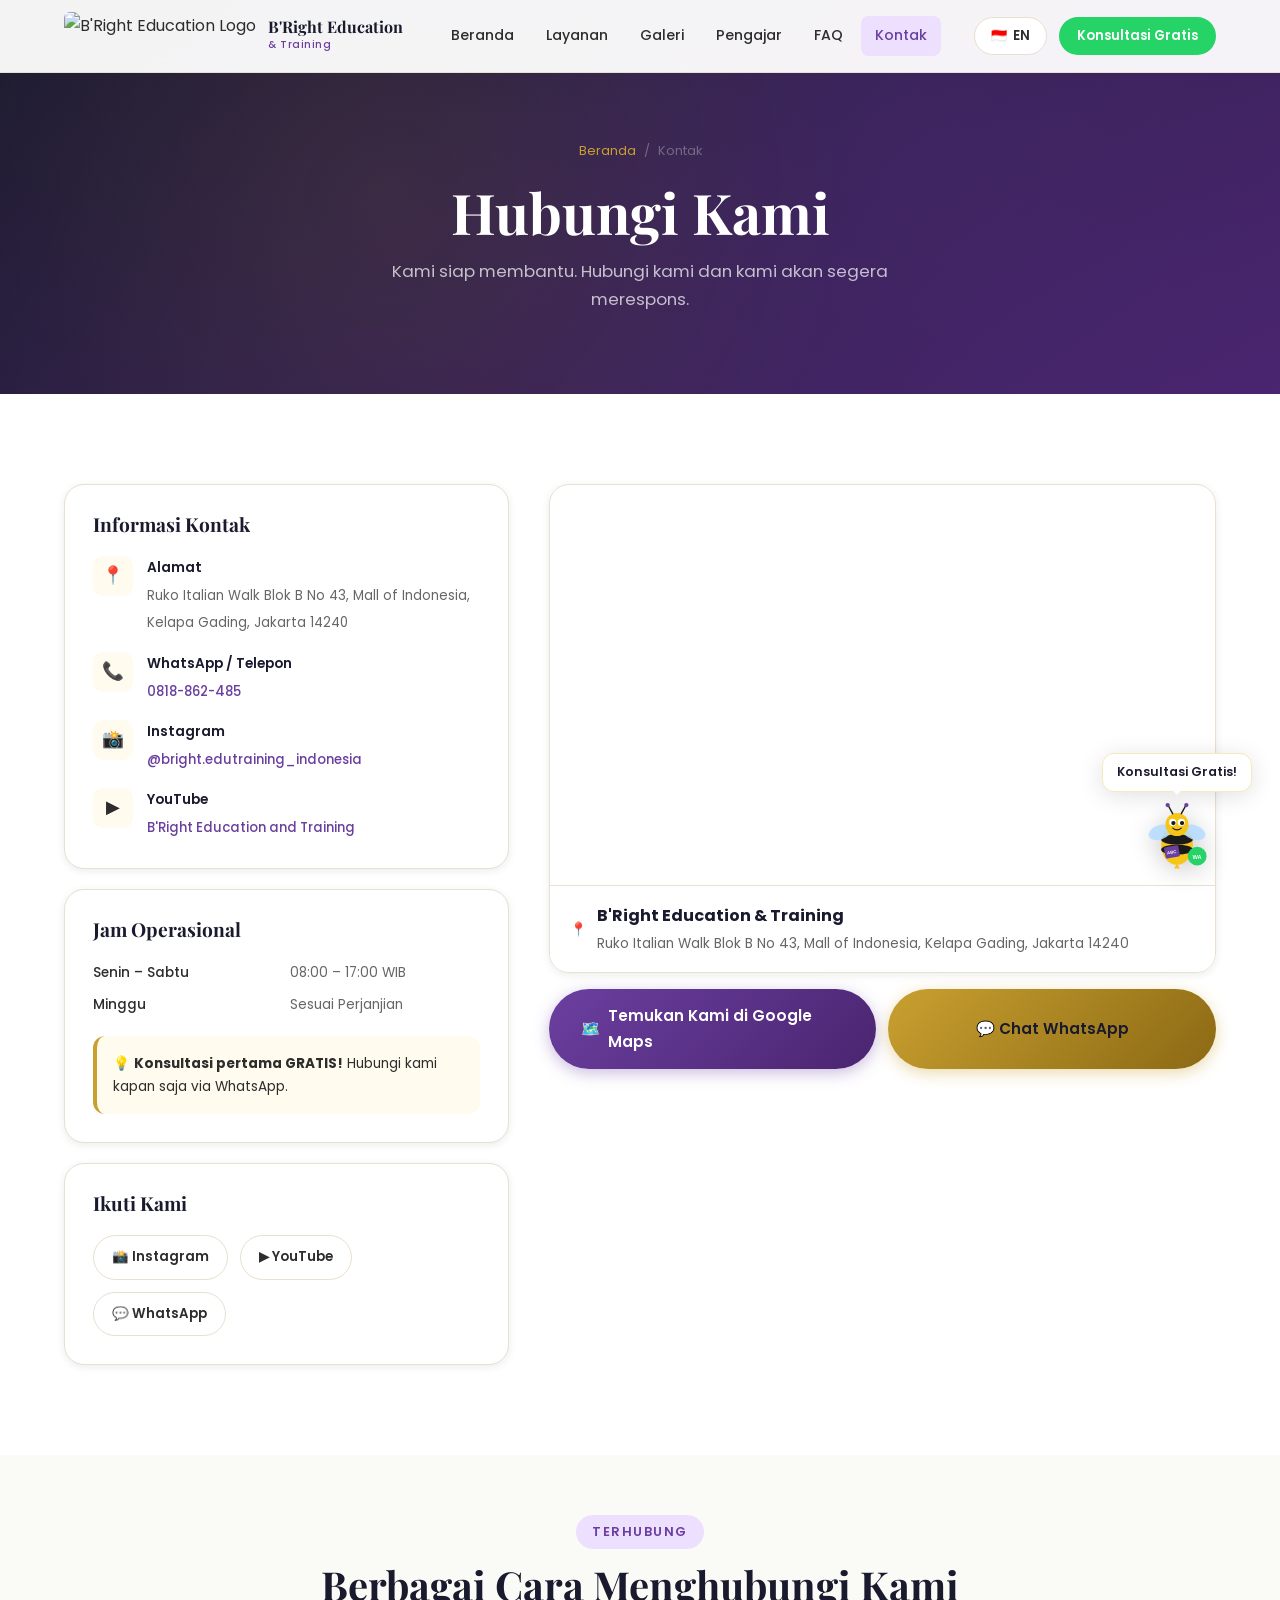
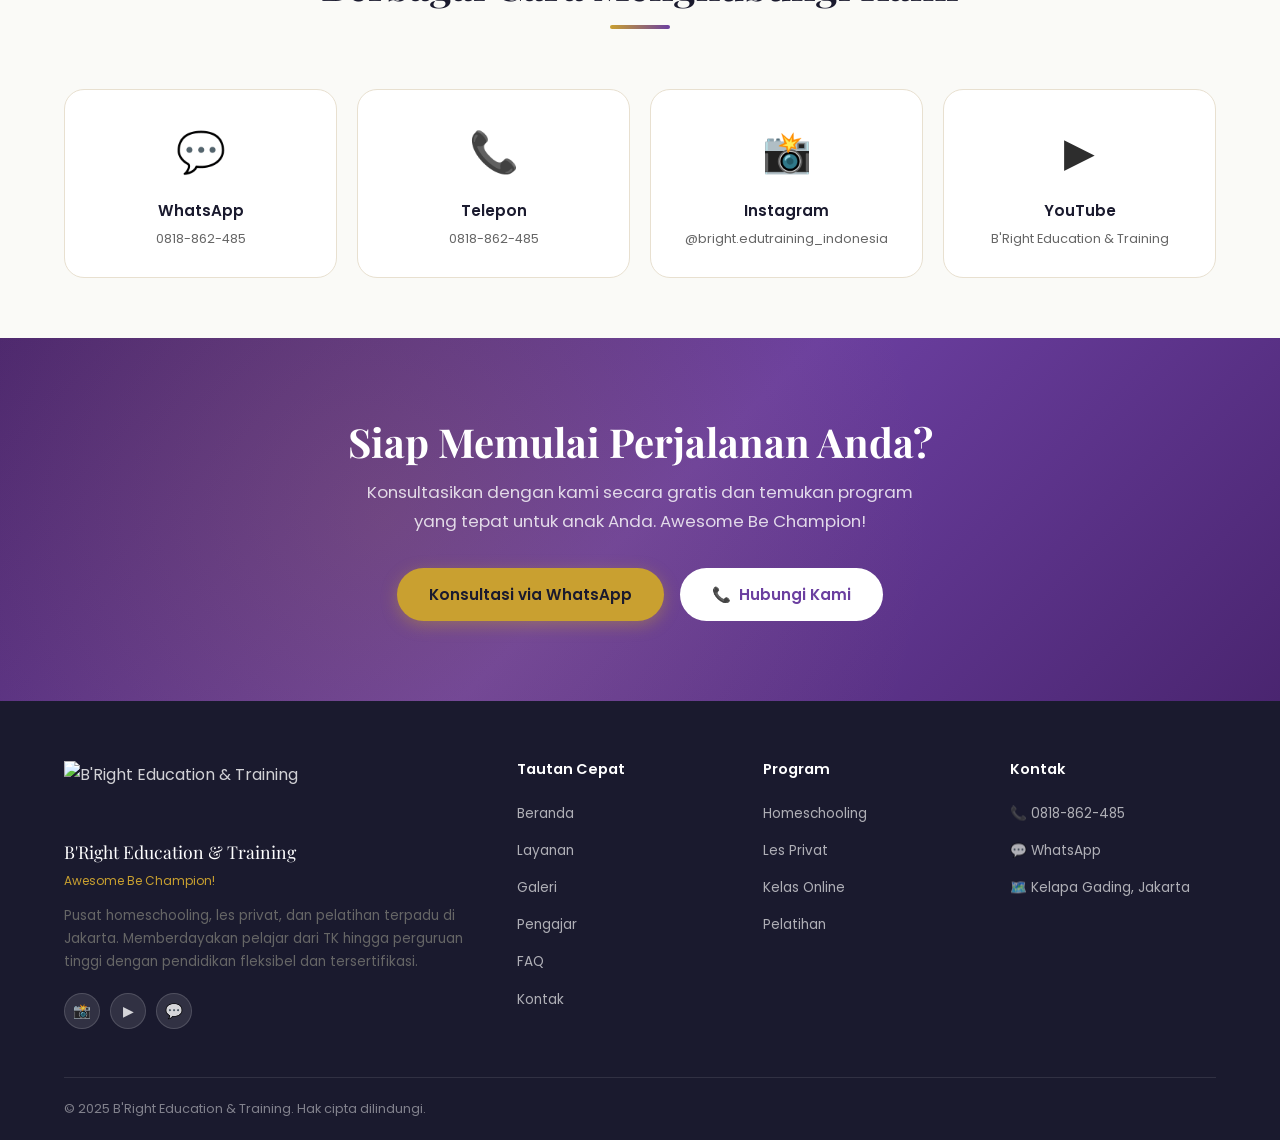
==== contact.html @ 65a2a8aa "first commit" ====
<!DOCTYPE html>
<html lang="id">
<head>
  <meta charset="UTF-8" />
  <meta name="viewport" content="width=device-width, initial-scale=1.0" />
  <title>Kontak – B'Right Education & Training</title>
  <meta name="description" content="Hubungi B'Right Education & Training Jakarta. WhatsApp 0818-862-485. Ruko Italian Walk Blok B No 43, Mall of Indonesia, Kelapa Gading." />
  <link rel="icon" type="image/svg+xml" href="/favicon.svg" />
  <link rel="stylesheet" href="/style.css" />
  <style>
    .hours-grid {
      display: grid; grid-template-columns: 1fr 1fr; gap: 8px;
      font-size: 0.85rem;
    }
    .hours-grid .day { color: var(--text); font-weight: 500; }
    .hours-grid .time { color: var(--text-muted); }
    .contact-social-section { padding: 60px 0; background: var(--bg-light); }
    .social-cards { display: grid; grid-template-columns: repeat(auto-fit, minmax(200px, 1fr)); gap: 20px; }
    .social-card {
      background: white; border-radius: var(--radius-lg);
      padding: 28px 20px; text-align: center;
      border: 1.5px solid var(--border);
      transition: all var(--transition); cursor: pointer;
    }
    .social-card:hover { transform: translateY(-4px); box-shadow: var(--shadow-md); border-color: transparent; }
    .social-card.wa:hover { background: #25D366; color: white; }
    .social-card.wa:hover .social-card-label { color: white; }
    .social-card.wa:hover .social-card-sub { color: rgba(255,255,255,0.8); }
    .social-card.ig:hover { background: linear-gradient(45deg,#f09433,#e6683c,#dc2743,#cc2366); color: white; }
    .social-card.ig:hover .social-card-label, .social-card.ig:hover .social-card-sub { color: rgba(255,255,255,0.9); }
    .social-card.yt:hover { background: #FF0000; }
    .social-card.yt:hover .social-card-label, .social-card.yt:hover .social-card-sub { color: rgba(255,255,255,0.9); }
    .social-card.ph:hover { background: var(--purple); }
    .social-card.ph:hover .social-card-label, .social-card.ph:hover .social-card-sub { color: rgba(255,255,255,0.9); }
    .social-card-icon { font-size: 2.5rem; margin-bottom: 12px; }
    .social-card-label { font-weight: 600; font-size: 0.95rem; color: var(--dark); margin-bottom: 4px; }
    .social-card-sub { font-size: 0.8rem; color: var(--text-muted); }
  </style>
</head>
<body>

<!-- NAVBAR -->
<nav class="navbar" id="navbar">
  <div class="container">
    <div class="nav-inner">
      <a href="index.html" class="nav-logo">
        <img src="/logo.jpg" alt="B'Right Education Logo" />
        <div class="nav-logo-text">
          <span class="nav-logo-title">B'Right Education</span>
          <span class="nav-logo-sub">& Training</span>
        </div>
      </a>
      <div class="nav-links">
        <a href="index.html" class="nav-link" data-t="nav_home">Beranda</a>
        <a href="services.html" class="nav-link" data-t="nav_services">Layanan</a>
        <a href="gallery.html" class="nav-link" data-t="nav_gallery">Galeri</a>
        <a href="teachers.html" class="nav-link" data-t="nav_teachers">Pengajar</a>
        <a href="faq.html" class="nav-link" data-t="nav_faq">FAQ</a>
        <a href="contact.html" class="nav-link" data-t="nav_contact">Kontak</a>
      </div>
      <div class="nav-actions">
        <button class="lang-btn lang-toggle-btn"><span class="lang-current-flag">🇮🇩</span><span class="lang-toggle-label">EN</span></button>
        <a href="#" class="nav-wa" data-wa><span data-t="nav_consult">Konsultasi Gratis</span></a>
      </div>
      <button class="hamburger" id="hamburger"><span></span><span></span><span></span></button>
    </div>
  </div>
  <div class="mobile-menu" id="mobile-menu">
    <a href="index.html" class="mobile-link" data-t="nav_home">Beranda</a>
    <a href="services.html" class="mobile-link" data-t="nav_services">Layanan</a>
    <a href="gallery.html" class="mobile-link" data-t="nav_gallery">Galeri</a>
    <a href="teachers.html" class="mobile-link" data-t="nav_teachers">Pengajar</a>
    <a href="faq.html" class="mobile-link" data-t="nav_faq">FAQ</a>
    <a href="contact.html" class="mobile-link" data-t="nav_contact">Kontak</a>
    <div class="mobile-actions">
      <button class="lang-btn lang-toggle-btn"><span class="lang-current-flag">🇮🇩</span><span class="lang-toggle-label">EN</span></button>
    </div>
  </div>
</nav>

<!-- PAGE HERO -->
<section class="page-hero">
  <div class="page-hero-content container">
    <div class="breadcrumb"><a href="index.html">Beranda</a><span>/</span><span data-t="nav_contact">Kontak</span></div>
    <h1 data-t="contact_hero_title">Hubungi Kami</h1>
    <p data-t="contact_hero_desc">Kami siap membantu. Hubungi kami dan kami akan segera merespons.</p>
  </div>
</section>

<!-- CONTACT -->
<section class="section">
  <div class="container">
    <div class="contact-grid">
      <!-- Left: Contact Info -->
      <div class="contact-info">
        <div class="contact-card fade-in">
          <h3 data-t="contact_info_title">Informasi Kontak</h3>
          <div class="contact-item">
            <div class="contact-item-icon">📍</div>
            <div class="contact-item-text">
              <strong data-t="contact_address_label">Alamat</strong>
              <span data-t="contact_address">Ruko Italian Walk Blok B No 43, Mall of Indonesia, Kelapa Gading, Jakarta 14240</span>
            </div>
          </div>
          <div class="contact-item">
            <div class="contact-item-icon">📞</div>
            <div class="contact-item-text">
              <strong data-t="contact_phone_label">WhatsApp / Telepon</strong>
              <span><a href="tel:+62818862485">0818-862-485</a></span>
            </div>
          </div>
          <div class="contact-item">
            <div class="contact-item-icon">📸</div>
            <div class="contact-item-text">
              <strong>Instagram</strong>
              <span><a href="https://www.instagram.com/bright.edutraining_indonesia/" target="_blank">@bright.edutraining_indonesia</a></span>
            </div>
          </div>
          <div class="contact-item">
            <div class="contact-item-icon">▶</div>
            <div class="contact-item-text">
              <strong>YouTube</strong>
              <span><a href="https://www.youtube.com/@brighteducationandtraining0909" target="_blank">B'Right Education and Training</a></span>
            </div>
          </div>
        </div>

        <div class="contact-card fade-in">
          <h3 data-t="contact_hours_title">Jam Operasional</h3>
          <div class="hours-grid">
            <span class="day">Senin – Sabtu</span><span class="time">08:00 – 17:00 WIB</span>
            <span class="day">Minggu</span><span class="time">Sesuai Perjanjian</span>
          </div>
          <div style="margin-top:20px;padding:16px;background:var(--gold-pale);border-radius:var(--radius);border-left:4px solid var(--gold);">
            <p style="font-size:0.85rem;color:var(--text);margin:0;">💡 <strong>Konsultasi pertama GRATIS!</strong> Hubungi kami kapan saja via WhatsApp.</p>
          </div>
        </div>

        <div class="contact-card fade-in">
          <h3 data-t="contact_follow">Ikuti Kami</h3>
          <div class="social-links">
            <a href="https://www.instagram.com/bright.edutraining_indonesia/" target="_blank" class="social-link ig">📸 Instagram</a>
            <a href="https://www.youtube.com/@brighteducationandtraining0909" target="_blank" class="social-link yt">▶ YouTube</a>
            <a href="#" class="social-link wa" data-wa>💬 WhatsApp</a>
          </div>
        </div>
      </div>

      <!-- Right: Map -->
      <div class="fade-in fade-in-delay-1">
        <div class="map-container">
          <iframe
            src="https://www.google.com/maps/embed?pb=!1m18!1m12!1m3!1d3966.6268278843624!2d106.9007!3d-6.152!2m3!1f0!2f0!3f0!3m2!1i1024!2i768!4f13.1!3m3!1m2!1s0x2e69f5d8f8e1c4ab%3A0x8ee5e5a4b5ec12f5!2sMall%20of%20Indonesia!5e0!3m2!1sen!2sid!4v1700000000000!5m2!1sen!2sid"
            allowfullscreen=""
            loading="lazy"
            referrerpolicy="no-referrer-when-downgrade"
            title="B'Right Education Location"
          ></iframe>
          <div class="map-label">
            <span>📍</span>
            <div>
              <strong>B'Right Education & Training</strong><br>
              <span data-t="contact_address">Ruko Italian Walk Blok B No 43, Mall of Indonesia, Kelapa Gading</span>
            </div>
          </div>
        </div>
        <div style="margin-top:16px;display:flex;gap:12px;flex-wrap:wrap;">
          <a href="https://maps.app.goo.gl/bZXQpJz2pUVCgPny8" target="_blank" class="btn btn-secondary" style="flex:1;justify-content:center;">
            🗺️ <span data-t="contact_map_label">Buka di Google Maps</span>
          </a>
          <a href="#" class="btn btn-primary" data-wa style="flex:1;justify-content:center;">
            💬 Chat WhatsApp
          </a>
        </div>
      </div>
    </div>
  </div>
</section>

<!-- SOCIAL CARDS -->
<section class="contact-social-section">
  <div class="container">
    <div class="section-header fade-in">
      <span class="section-label">Terhubung</span>
      <h2>Berbagai Cara Menghubungi Kami</h2>
      <div class="divider"></div>
    </div>
    <div class="social-cards">
      <a href="#" class="social-card wa" data-wa>
        <div class="social-card-icon">💬</div>
        <div class="social-card-label">WhatsApp</div>
        <div class="social-card-sub">0818-862-485</div>
      </a>
      <a href="tel:+62818862485" class="social-card ph">
        <div class="social-card-icon">📞</div>
        <div class="social-card-label">Telepon</div>
        <div class="social-card-sub">0818-862-485</div>
      </a>
      <a href="https://www.instagram.com/bright.edutraining_indonesia/" target="_blank" class="social-card ig">
        <div class="social-card-icon">📸</div>
        <div class="social-card-label">Instagram</div>
        <div class="social-card-sub">@bright.edutraining_indonesia</div>
      </a>
      <a href="https://www.youtube.com/@brighteducationandtraining0909" target="_blank" class="social-card yt">
        <div class="social-card-icon">▶</div>
        <div class="social-card-label">YouTube</div>
        <div class="social-card-sub">B'Right Education & Training</div>
      </a>
    </div>
  </div>
</section>

<!-- CTA -->
<section class="cta-section">
  <div class="container">
    <div class="cta-content fade-in">
      <h2 data-t="cta_title">Siap Memulai Perjalanan?</h2>
      <p data-t="cta_desc">Konsultasikan dengan kami secara gratis. Awesome Be Champion!</p>
      <div class="cta-btns">
        <a href="#" class="btn btn-primary" data-wa data-t="cta_btn1">Konsultasi via WhatsApp</a>
        <a href="tel:+62818862485" class="btn btn-white">📞 <span data-t="cta_btn2">Hubungi Kami</span></a>
      </div>
    </div>
  </div>
</section>

<!-- FOOTER -->
<footer>
  <div class="container">
    <div class="footer-grid">
      <div class="footer-brand">
        <img src="/logo.jpg" alt="B'Right Education & Training" />
        <div class="footer-brand-name">B'Right Education & Training</div>
        <div class="footer-brand-sub">Awesome Be Champion!</div>
        <p data-t="footer_desc">Pusat homeschooling, les privat, dan pelatihan terpadu di Jakarta.</p>
        <div class="footer-social">
          <a href="https://www.instagram.com/bright.edutraining_indonesia/" target="_blank">📸</a>
          <a href="https://www.youtube.com/@brighteducationandtraining0909" target="_blank">▶</a>
          <a href="#" data-wa>💬</a>
        </div>
      </div>
      <div class="footer-col">
        <h4 data-t="footer_col2">Tautan Cepat</h4>
        <ul>
          <li><a href="index.html" data-t="nav_home">Beranda</a></li>
          <li><a href="services.html" data-t="nav_services">Layanan</a></li>
          <li><a href="gallery.html" data-t="nav_gallery">Galeri</a></li>
          <li><a href="teachers.html" data-t="nav_teachers">Pengajar</a></li>
          <li><a href="faq.html" data-t="nav_faq">FAQ</a></li>
          <li><a href="contact.html" data-t="nav_contact">Kontak</a></li>
        </ul>
      </div>
      <div class="footer-col">
        <h4 data-t="footer_col3">Program</h4>
        <ul>
          <li><a href="services.html" data-t="footer_program1">Homeschooling</a></li>
          <li><a href="services.html" data-t="footer_program2">Les Privat</a></li>
          <li><a href="services.html" data-t="footer_program3">Kelas Online</a></li>
          <li><a href="services.html" data-t="footer_program4">Pelatihan</a></li>
        </ul>
      </div>
      <div class="footer-col">
        <h4 data-t="footer_col4">Kontak</h4>
        <ul>
          <li><a href="tel:+62818862485">📞 0818-862-485</a></li>
          <li><a href="#" data-wa>💬 WhatsApp</a></li>
          <li><a href="contact.html">🗺️ Kelapa Gading, Jakarta</a></li>
        </ul>
      </div>
    </div>
    <div class="footer-bottom">
      <p data-t="footer_copyright">© 2025 B'Right Education & Training.</p>
    </div>
  </div>
</footer>

<div class="bee-float">
  <div class="bee-speech" data-t="bee_speech">Konsultasi Gratis!</div>
  <div class="bee-btn" id="bee-btn" role="button" tabindex="0">
    <svg class="bee-svg" viewBox="0 0 100 100" xmlns="http://www.w3.org/2000/svg">
      <ellipse cx="50" cy="62" rx="22" ry="28" fill="#F5C518"/>
      <ellipse cx="50" cy="55" rx="22" ry="7" fill="#1A1A1A"/>
      <ellipse cx="50" cy="69" rx="22" ry="7" fill="#1A1A1A"/>
      <ellipse cx="26" cy="45" rx="16" ry="10" fill="rgba(180,220,255,0.85)" transform="rotate(-20 26 45)"/>
      <ellipse cx="74" cy="45" rx="16" ry="10" fill="rgba(180,220,255,0.85)" transform="rotate(20 74 45)"/>
      <circle cx="50" cy="34" r="16" fill="#F5C518"/>
      <circle cx="44" cy="31" r="5" fill="white"/><circle cx="56" cy="31" r="5" fill="white"/>
      <circle cx="45" cy="32" r="3" fill="#1A1A1A"/><circle cx="57" cy="32" r="3" fill="#1A1A1A"/>
      <path d="M44 39 Q50 44 56 39" stroke="#1A1A1A" stroke-width="1.5" fill="none" stroke-linecap="round"/>
      <line x1="44" y1="19" x2="38" y2="8" stroke="#1A1A1A" stroke-width="2" stroke-linecap="round"/>
      <circle cx="37" cy="7" r="3" fill="#6B3FA0"/>
      <line x1="56" y1="19" x2="62" y2="8" stroke="#1A1A1A" stroke-width="2" stroke-linecap="round"/>
      <circle cx="63" cy="7" r="3" fill="#6B3FA0"/>
      <rect x="33" y="64" width="20" height="16" rx="2" fill="#6B3FA0" transform="rotate(-10 43 72)"/>
      <text x="36" y="75" font-size="6" fill="white" font-weight="bold" transform="rotate(-10 40 72)" font-family="Arial">ABC</text>
      <polygon points="50,88 46,95 54,95" fill="#F5C518"/>
      <circle cx="78" cy="78" r="13" fill="#25D366"/>
      <text x="78" y="82" text-anchor="middle" font-size="8" fill="white" font-weight="bold" font-family="Arial">WA</text>
    </svg>
  </div>
</div>
<script src="/script.js"></script>
</body>
</html>
---- style.css ----
/* ===========================
   B'Right Education & Training
   Main Stylesheet
   =========================== */

/* ----- Google Fonts ----- */
@import url('https://fonts.googleapis.com/css2?family=Playfair+Display:wght@400;600;700&family=Poppins:wght@300;400;500;600;700&display=swap');

/* ----- CSS Variables ----- */
:root {
  --gold: #C9A030;
  --gold-dark: #8B6914;
  --gold-light: #F7E9B8;
  --gold-pale: #FFFBEF;
  --purple: #6B3FA0;
  --purple-dark: #4A2570;
  --purple-light: #EDE0FF;
  --white: #FFFFFF;
  --dark: #1A1A2E;
  --text: #2D2D2D;
  --text-muted: #666666;
  --border: #E8E0D0;
  --bg-light: #FAFAF7;
  --shadow-sm: 0 2px 8px rgba(0,0,0,0.08);
  --shadow-md: 0 4px 24px rgba(0,0,0,0.12);
  --shadow-lg: 0 8px 40px rgba(0,0,0,0.16);
  --radius: 12px;
  --radius-lg: 20px;
  --transition: 0.3s ease;
  --font-heading: 'Playfair Display', serif;
  --font-body: 'Poppins', sans-serif;
}

/* ----- Reset & Base ----- */
*, *::before, *::after { box-sizing: border-box; margin: 0; padding: 0; }
html { scroll-behavior: smooth; font-size: 16px; }
body {
  font-family: var(--font-body);
  color: var(--text);
  background: var(--white);
  line-height: 1.7;
  overflow-x: hidden;
}
img { max-width: 100%; display: block; }
a { text-decoration: none; color: inherit; }
ul { list-style: none; }
button { cursor: pointer; border: none; background: none; font-family: inherit; }

/* ----- Typography ----- */
h1, h2, h3, h4 { font-family: var(--font-heading); line-height: 1.2; }
h1 { font-size: clamp(2rem, 5vw, 3.5rem); }
h2 { font-size: clamp(1.6rem, 3.5vw, 2.5rem); }
h3 { font-size: clamp(1.1rem, 2vw, 1.4rem); }
p { font-size: 1rem; color: var(--text-muted); }

/* ----- Utility ----- */
.container { max-width: 1200px; margin: 0 auto; padding: 0 24px; }
.section { padding: 90px 0; }
.section-alt { background: var(--bg-light); }
.section-gold { background: linear-gradient(135deg, var(--gold-pale) 0%, var(--purple-light) 100%); }

.section-header { text-align: center; margin-bottom: 60px; }
.section-header h2 { color: var(--dark); margin-bottom: 16px; }
.section-header p { max-width: 600px; margin: 0 auto; font-size: 1.05rem; }
.section-label {
  display: inline-block;
  font-size: 0.8rem;
  font-weight: 600;
  letter-spacing: 0.12em;
  text-transform: uppercase;
  color: var(--purple);
  background: var(--purple-light);
  padding: 6px 16px;
  border-radius: 50px;
  margin-bottom: 12px;
}

.btn {
  display: inline-flex; align-items: center; gap: 8px;
  padding: 14px 32px; border-radius: 50px;
  font-weight: 600; font-size: 0.95rem;
  transition: all var(--transition); cursor: pointer;
}
.btn-primary {
  background: linear-gradient(135deg, var(--gold), var(--gold-dark));
  color: var(--dark);
  box-shadow: 0 4px 16px rgba(201,160,48,0.4);
}
.btn-primary:hover {
  transform: translateY(-2px);
  box-shadow: 0 8px 24px rgba(201,160,48,0.5);
}
.btn-secondary {
  background: linear-gradient(135deg, var(--purple), var(--purple-dark));
  color: var(--white);
  box-shadow: 0 4px 16px rgba(107,63,160,0.35);
}
.btn-secondary:hover {
  transform: translateY(-2px);
  box-shadow: 0 8px 24px rgba(107,63,160,0.45);
}
.btn-outline {
  border: 2px solid var(--gold);
  color: var(--gold-dark);
  background: transparent;
}
.btn-outline:hover { background: var(--gold); color: var(--dark); }

/* ----- Divider ----- */
.divider {
  width: 60px; height: 4px;
  background: linear-gradient(90deg, var(--gold), var(--purple));
  border-radius: 4px;
  margin: 16px auto 0;
}
.divider-left { margin-left: 0; }

/* ===== NAVIGATION ===== */
.navbar {
  position: fixed; top: 0; left: 0; right: 0; z-index: 1000;
  background: rgba(255,255,255,0.95);
  backdrop-filter: blur(12px);
  -webkit-backdrop-filter: blur(12px);
  border-bottom: 1px solid var(--border);
  transition: all var(--transition);
}
.navbar.scrolled {
  box-shadow: var(--shadow-md);
}
.nav-inner {
  display: flex; align-items: center; justify-content: space-between;
  height: 72px;
}
.nav-logo { display: flex; align-items: center; gap: 12px; }
.nav-logo img { height: 48px; width: auto; border-radius: 6px; }
.nav-logo-text { display: flex; flex-direction: column; }
.nav-logo-title {
  font-family: var(--font-heading);
  font-size: 1rem; font-weight: 700;
  color: var(--dark); line-height: 1.1;
}
.nav-logo-sub { font-size: 0.65rem; color: var(--purple); font-weight: 500; letter-spacing: 0.05em; }

.nav-links { display: flex; align-items: center; gap: 4px; }
.nav-link {
  font-size: 0.88rem; font-weight: 500; color: var(--text);
  padding: 8px 14px; border-radius: 8px;
  transition: all var(--transition);
}
.nav-link:hover, .nav-link.active { color: var(--purple); background: var(--purple-light); }

.nav-actions { display: flex; align-items: center; gap: 12px; }
.lang-btn {
  display: flex; align-items: center; gap: 6px;
  padding: 8px 16px; border-radius: 50px;
  border: 1.5px solid var(--border);
  font-size: 0.82rem; font-weight: 600; color: var(--text);
  transition: all var(--transition); cursor: pointer;
  background: white;
}
.lang-btn:hover { border-color: var(--gold); color: var(--gold-dark); }
.lang-btn .flag { font-size: 1rem; }
.lang-indicator {
  display: flex; align-items: center; gap: 4px;
}
.lang-indicator span { display: none; }
.lang-indicator span.active { display: inline; }

.nav-wa {
  background: #25D366; color: white;
  padding: 8px 18px; border-radius: 50px;
  font-size: 0.82rem; font-weight: 600;
  display: flex; align-items: center; gap: 6px;
  transition: all var(--transition);
}
.nav-wa:hover { background: #20ba5a; transform: translateY(-1px); }

.hamburger {
  display: none; flex-direction: column; gap: 5px;
  padding: 8px; cursor: pointer;
}
.hamburger span {
  display: block; width: 24px; height: 2px;
  background: var(--dark); border-radius: 2px;
  transition: all var(--transition);
}
.hamburger.open span:nth-child(1) { transform: translateY(7px) rotate(45deg); }
.hamburger.open span:nth-child(2) { opacity: 0; }
.hamburger.open span:nth-child(3) { transform: translateY(-7px) rotate(-45deg); }

.mobile-menu {
  display: none; flex-direction: column;
  background: white; border-top: 1px solid var(--border);
  padding: 16px 24px 24px;
}
.mobile-menu.open { display: flex; }
.mobile-link {
  padding: 12px 0; font-size: 0.95rem; font-weight: 500;
  border-bottom: 1px solid var(--border); color: var(--text);
  transition: color var(--transition);
}
.mobile-link:last-child { border-bottom: none; }
.mobile-link:hover, .mobile-link.active { color: var(--purple); }
.mobile-actions { display: flex; gap: 10px; margin-top: 16px; flex-wrap: wrap; }

/* ===== HERO ===== */
.hero {
  min-height: 100vh;
  display: flex; align-items: center;
  background: linear-gradient(145deg, #1A1A2E 0%, #2D1B4E 40%, #1A1A2E 100%);
  position: relative; overflow: hidden;
  padding-top: 72px;
}
.hero-bg {
  position: absolute; inset: 0;
  background:
    radial-gradient(circle at 20% 50%, rgba(201,160,48,0.12) 0%, transparent 50%),
    radial-gradient(circle at 80% 20%, rgba(107,63,160,0.2) 0%, transparent 50%),
    radial-gradient(circle at 60% 80%, rgba(201,160,48,0.08) 0%, transparent 40%);
}
.hero-particles {
  position: absolute; inset: 0; overflow: hidden;
}
.particle {
  position: absolute; border-radius: 50%;
  animation: float-particle linear infinite;
  opacity: 0.6;
}
@keyframes float-particle {
  0% { transform: translateY(100vh) rotate(0deg); opacity: 0; }
  10% { opacity: 0.6; }
  90% { opacity: 0.6; }
  100% { transform: translateY(-100px) rotate(720deg); opacity: 0; }
}
.hero-content {
  position: relative; z-index: 2;
  display: grid; grid-template-columns: 1fr 1fr; gap: 60px;
  align-items: center;
}
.hero-text .tagline {
  display: inline-flex; align-items: center; gap: 8px;
  background: rgba(201,160,48,0.15); border: 1px solid rgba(201,160,48,0.3);
  color: var(--gold); padding: 8px 18px; border-radius: 50px;
  font-size: 0.8rem; font-weight: 600; letter-spacing: 0.08em; text-transform: uppercase;
  margin-bottom: 24px;
}
.hero-text h1 {
  color: white; margin-bottom: 8px;
  text-shadow: 0 2px 20px rgba(0,0,0,0.3);
}
.hero-text h1 .gold { color: var(--gold); }
.hero-slogan {
  font-size: 1.1rem; color: rgba(255,255,255,0.7);
  margin-bottom: 28px; font-style: italic; font-family: var(--font-heading);
  border-left: 3px solid var(--gold); padding-left: 16px;
}
.hero-desc { color: rgba(255,255,255,0.75); margin-bottom: 36px; font-size: 1rem; }
.hero-btns { display: flex; gap: 16px; flex-wrap: wrap; }
.hero-stats {
  display: grid; grid-template-columns: repeat(3, 1fr); gap: 16px;
  margin-top: 48px; padding-top: 36px;
  border-top: 1px solid rgba(255,255,255,0.1);
}
.hero-stat .num {
  font-family: var(--font-heading);
  font-size: 2rem; font-weight: 700; color: var(--gold);
}
.hero-stat .lbl { font-size: 0.78rem; color: rgba(255,255,255,0.6); margin-top: 4px; }
.hero-visual { display: flex; justify-content: center; align-items: center; }
.hero-logo-wrap {
  position: relative;
  width: 380px; height: 380px;
  display: flex; align-items: center; justify-content: center;
}
.hero-logo-ring {
  position: absolute; inset: 0; border-radius: 50%;
  border: 2px solid rgba(201,160,48,0.25);
  animation: rotate-ring 20s linear infinite;
}
.hero-logo-ring::before {
  content: ''; position: absolute;
  top: -6px; left: 50%; transform: translateX(-50%);
  width: 12px; height: 12px; border-radius: 50%;
  background: var(--gold);
}
@keyframes rotate-ring { to { transform: rotate(360deg); } }
.hero-logo-ring-2 {
  position: absolute; inset: 30px; border-radius: 50%;
  border: 1px dashed rgba(107,63,160,0.3);
  animation: rotate-ring 30s linear infinite reverse;
}
.hero-logo-img-wrap {
  position: relative; z-index: 2;
  background: white; border-radius: 50%;
  padding: 24px;
  width: 280px; height: 280px;
  display: flex; align-items: center; justify-content: center;
  box-shadow: 0 0 60px rgba(201,160,48,0.3), 0 0 30px rgba(107,63,160,0.2);
  animation: pulse-glow 4s ease-in-out infinite;
}
@keyframes pulse-glow {
  0%, 100% { box-shadow: 0 0 60px rgba(201,160,48,0.3), 0 0 30px rgba(107,63,160,0.2); }
  50% { box-shadow: 0 0 80px rgba(201,160,48,0.5), 0 0 40px rgba(107,63,160,0.3); }
}
.hero-logo-img-wrap img { width: 220px; height: 220px; object-fit: contain; }

/* ===== ABOUT STRIP ===== */
.about-strip {
  background: linear-gradient(135deg, var(--purple), var(--purple-dark));
  padding: 24px 0;
}
.about-strip .container {
  display: flex; align-items: center; justify-content: center;
  gap: 16px; flex-wrap: wrap; text-align: center;
}
.about-strip p { color: rgba(255,255,255,0.9); font-size: 0.95rem; margin: 0; }
.about-strip strong { color: var(--gold); }

/* ===== SERVICES CARDS ===== */
.services-grid {
  display: grid; grid-template-columns: repeat(auto-fit, minmax(260px, 1fr)); gap: 28px;
}
.service-card {
  background: white; border-radius: var(--radius-lg);
  border: 1.5px solid var(--border);
  padding: 36px 28px; text-align: center;
  transition: all 0.35s ease;
  position: relative; overflow: hidden;
}
.service-card::before {
  content: ''; position: absolute;
  top: 0; left: 0; right: 0; height: 4px;
  background: linear-gradient(90deg, var(--gold), var(--purple));
  transform: scaleX(0); transform-origin: left;
  transition: transform var(--transition);
}
.service-card:hover::before { transform: scaleX(1); }
.service-card:hover {
  transform: translateY(-6px);
  box-shadow: var(--shadow-lg);
  border-color: transparent;
}
.service-icon {
  width: 72px; height: 72px;
  background: linear-gradient(135deg, var(--gold-pale), var(--purple-light));
  border-radius: 50%; display: flex; align-items: center; justify-content: center;
  margin: 0 auto 20px; font-size: 2rem;
  transition: all var(--transition);
}
.service-card:hover .service-icon {
  background: linear-gradient(135deg, var(--gold), var(--purple));
  transform: scale(1.1);
}
.service-icon svg { width: 36px; height: 36px; }
.service-card h3 { color: var(--dark); margin-bottom: 12px; }
.service-card p { font-size: 0.9rem; margin-bottom: 20px; }
.service-tag {
  display: inline-block; font-size: 0.72rem; font-weight: 600;
  padding: 4px 12px; border-radius: 50px;
  background: var(--gold-light); color: var(--gold-dark);
}

/* ===== WHY US ===== */
.why-grid {
  display: grid; grid-template-columns: 1fr 1fr; gap: 60px; align-items: center;
}
.why-text h2 { color: var(--dark); margin-bottom: 16px; }
.why-text .divider { margin: 0 0 24px 0; }
.why-text p { margin-bottom: 24px; }
.why-list { display: flex; flex-direction: column; gap: 16px; }
.why-item {
  display: flex; align-items: flex-start; gap: 16px;
  padding: 16px 20px; border-radius: var(--radius);
  background: white; border: 1px solid var(--border);
  transition: all var(--transition);
}
.why-item:hover { border-color: var(--gold); box-shadow: var(--shadow-sm); }
.why-item-icon {
  width: 40px; height: 40px; flex-shrink: 0;
  background: linear-gradient(135deg, var(--gold), var(--gold-dark));
  border-radius: 10px; display: flex; align-items: center; justify-content: center;
  font-size: 1.1rem;
}
.why-item-text strong { display: block; font-size: 0.95rem; color: var(--dark); margin-bottom: 4px; }
.why-item-text span { font-size: 0.83rem; color: var(--text-muted); }
.why-visual {
  background: linear-gradient(135deg, var(--gold-pale) 0%, var(--purple-light) 100%);
  border-radius: var(--radius-lg); padding: 40px;
  display: flex; flex-direction: column; gap: 20px;
}
.why-badge {
  background: white; border-radius: var(--radius);
  padding: 20px 24px; box-shadow: var(--shadow-sm);
  border: 1px solid var(--border);
}
.why-badge .num { font-family: var(--font-heading); font-size: 2.2rem; font-weight: 700; color: var(--purple); }
.why-badge .text { font-size: 0.85rem; color: var(--text-muted); margin-top: 4px; }
.why-badge .sub { font-size: 0.75rem; color: var(--gold-dark); font-weight: 600; margin-top: 2px; }
.why-badge-row { display: grid; grid-template-columns: 1fr 1fr; gap: 16px; }

/* ===== CURRICULUM ===== */
.curriculum-tabs {
  display: flex; gap: 12px; justify-content: center; margin-bottom: 40px; flex-wrap: wrap;
}
.tab-btn {
  padding: 10px 28px; border-radius: 50px;
  font-size: 0.9rem; font-weight: 600; border: 2px solid var(--border);
  color: var(--text-muted); background: white; cursor: pointer;
  transition: all var(--transition);
}
.tab-btn.active, .tab-btn:hover {
  background: linear-gradient(135deg, var(--gold), var(--gold-dark));
  color: var(--dark); border-color: transparent;
  box-shadow: 0 4px 16px rgba(201,160,48,0.4);
}
.tab-content { display: none; }
.tab-content.active { display: block; }
.curriculum-card {
  background: white; border-radius: var(--radius-lg); overflow: hidden;
  border: 1.5px solid var(--border); box-shadow: var(--shadow-sm);
  display: grid; grid-template-columns: 1fr 1fr; gap: 0;
}
.curriculum-left {
  background: linear-gradient(135deg, var(--purple), var(--purple-dark));
  padding: 40px; color: white;
}
.curriculum-left h3 { color: var(--gold); margin-bottom: 12px; font-size: 1.5rem; }
.curriculum-left p { color: rgba(255,255,255,0.8); margin-bottom: 24px; }
.curriculum-badge {
  display: inline-flex; align-items: center; gap: 8px;
  background: rgba(255,255,255,0.1); border: 1px solid rgba(255,255,255,0.2);
  color: white; padding: 8px 16px; border-radius: 50px; font-size: 0.8rem; margin-bottom: 8px;
}
.curriculum-right { padding: 40px; }
.curriculum-right h4 { color: var(--dark); margin-bottom: 20px; font-size: 1.1rem; }
.curriculum-features { display: flex; flex-direction: column; gap: 12px; }
.curriculum-feature {
  display: flex; align-items: center; gap: 12px;
  padding: 10px 0; border-bottom: 1px solid var(--border);
}
.curriculum-feature:last-child { border-bottom: none; }
.cf-icon { color: var(--gold); font-size: 1.1rem; flex-shrink: 0; }
.cf-text { font-size: 0.88rem; color: var(--text); }

/* ===== TESTIMONIALS ===== */
.testimonials-grid {
  display: grid; grid-template-columns: repeat(auto-fit, minmax(300px, 1fr)); gap: 24px;
}
.testimonial-card {
  background: white; border-radius: var(--radius-lg);
  padding: 32px; border: 1.5px solid var(--border);
  transition: all var(--transition); position: relative;
}
.testimonial-card::before {
  content: '"'; position: absolute; top: 16px; right: 24px;
  font-size: 5rem; line-height: 1; font-family: var(--font-heading);
  color: var(--gold-light); z-index: 0;
}
.testimonial-card:hover {
  transform: translateY(-4px); box-shadow: var(--shadow-md); border-color: var(--gold);
}
.testimonial-stars { color: var(--gold); font-size: 1.1rem; margin-bottom: 16px; }
.testimonial-text { font-size: 0.92rem; color: var(--text-muted); margin-bottom: 24px; position: relative; z-index: 1; }
.testimonial-author { display: flex; align-items: center; gap: 12px; }
.author-avatar {
  width: 44px; height: 44px; border-radius: 50%;
  background: linear-gradient(135deg, var(--gold), var(--purple));
  display: flex; align-items: center; justify-content: center;
  font-weight: 700; color: white; font-size: 1rem; flex-shrink: 0;
}
.author-name { font-size: 0.9rem; font-weight: 600; color: var(--dark); }
.author-role { font-size: 0.78rem; color: var(--text-muted); }

/* ===== GALLERY ===== */
.gallery-filter {
  display: flex; gap: 10px; justify-content: center; margin-bottom: 36px; flex-wrap: wrap;
}
.filter-btn {
  padding: 8px 22px; border-radius: 50px;
  font-size: 0.85rem; font-weight: 500; border: 1.5px solid var(--border);
  color: var(--text-muted); background: white; cursor: pointer;
  transition: all var(--transition);
}
.filter-btn.active, .filter-btn:hover {
  background: var(--purple); color: white; border-color: transparent;
}
.gallery-grid {
  display: grid;
  grid-template-columns: repeat(auto-fill, minmax(280px, 1fr)); gap: 20px;
}
.gallery-item {
  border-radius: var(--radius); overflow: hidden;
  position: relative; aspect-ratio: 4/3;
  background: var(--bg-light); border: 1.5px solid var(--border);
  cursor: pointer;
  transition: all var(--transition);
}
.gallery-item:hover { transform: scale(1.02); box-shadow: var(--shadow-md); }
.gallery-placeholder {
  width: 100%; height: 100%;
  display: flex; flex-direction: column; align-items: center; justify-content: center;
  gap: 12px;
}
.gallery-placeholder .icon { font-size: 3rem; }
.gallery-placeholder span { font-size: 0.85rem; color: var(--text-muted); font-weight: 500; }
.gallery-overlay {
  position: absolute; inset: 0;
  background: linear-gradient(135deg, rgba(107,63,160,0.85), rgba(201,160,48,0.85));
  opacity: 0; transition: opacity var(--transition);
  display: flex; align-items: center; justify-content: center;
}
.gallery-item:hover .gallery-overlay { opacity: 1; }
.gallery-overlay span { color: white; font-weight: 600; font-size: 0.9rem; }

/* ===== TEACHERS ===== */
.teachers-grid {
  display: grid; grid-template-columns: repeat(auto-fill, minmax(240px, 1fr)); gap: 28px;
}
.teacher-card {
  background: white; border-radius: var(--radius-lg);
  border: 1.5px solid var(--border); overflow: hidden;
  transition: all var(--transition); text-align: center;
}
.teacher-card:hover { transform: translateY(-6px); box-shadow: var(--shadow-lg); border-color: var(--gold); }
.teacher-photo {
  height: 200px;
  background: linear-gradient(135deg, var(--gold-pale), var(--purple-light));
  display: flex; align-items: center; justify-content: center; position: relative;
}
.teacher-avatar {
  width: 100px; height: 100px; border-radius: 50%;
  background: linear-gradient(135deg, var(--gold), var(--purple));
  display: flex; align-items: center; justify-content: center;
  font-size: 2.5rem; color: white; font-weight: 700;
  font-family: var(--font-heading);
  box-shadow: 0 4px 20px rgba(0,0,0,0.15);
}
.teacher-info { padding: 20px; }
.teacher-name { font-size: 1rem; font-weight: 700; color: var(--dark); margin-bottom: 6px; font-family: var(--font-heading); }
.teacher-subject {
  font-size: 0.8rem; color: var(--purple); font-weight: 600;
  background: var(--purple-light); padding: 4px 12px; border-radius: 50px;
  display: inline-block; margin-bottom: 10px;
}
.teacher-bio { font-size: 0.82rem; color: var(--text-muted); }

/* ===== FAQ ===== */
.faq-list { display: flex; flex-direction: column; gap: 12px; max-width: 800px; margin: 0 auto; }
.faq-item {
  background: white; border-radius: var(--radius);
  border: 1.5px solid var(--border); overflow: hidden;
  transition: all var(--transition);
}
.faq-item.open { border-color: var(--gold); box-shadow: var(--shadow-sm); }
.faq-question {
  padding: 20px 24px; display: flex; align-items: center; justify-content: space-between;
  cursor: pointer; font-weight: 600; font-size: 0.95rem; color: var(--dark);
  transition: color var(--transition);
}
.faq-item.open .faq-question { color: var(--purple); }
.faq-arrow {
  width: 28px; height: 28px; flex-shrink: 0;
  background: var(--bg-light); border-radius: 50%;
  display: flex; align-items: center; justify-content: center;
  font-size: 0.75rem; transition: all var(--transition);
}
.faq-item.open .faq-arrow { background: var(--gold); transform: rotate(180deg); }
.faq-answer {
  max-height: 0; overflow: hidden;
  transition: max-height 0.35s ease, padding 0.35s ease;
}
.faq-item.open .faq-answer { max-height: 400px; }
.faq-answer-inner { padding: 0 24px 20px; font-size: 0.9rem; color: var(--text-muted); }

/* ===== CONTACT ===== */
.contact-grid {
  display: grid; grid-template-columns: 1fr 1.5fr; gap: 40px; align-items: start;
}
.contact-info { display: flex; flex-direction: column; gap: 20px; }
.contact-card {
  background: white; border-radius: var(--radius-lg);
  padding: 28px; border: 1.5px solid var(--border);
  box-shadow: var(--shadow-sm);
}
.contact-card h3 { color: var(--dark); margin-bottom: 20px; font-size: 1.2rem; }
.contact-item { display: flex; gap: 14px; margin-bottom: 16px; align-items: flex-start; }
.contact-item:last-child { margin-bottom: 0; }
.contact-item-icon {
  width: 40px; height: 40px; flex-shrink: 0;
  background: var(--gold-pale); border-radius: 10px;
  display: flex; align-items: center; justify-content: center; font-size: 1.1rem;
}
.contact-item-text strong { display: block; font-size: 0.85rem; font-weight: 600; color: var(--dark); margin-bottom: 2px; }
.contact-item-text span { font-size: 0.83rem; color: var(--text-muted); }
.contact-item-text a { color: var(--purple); font-weight: 500; }
.contact-item-text a:hover { color: var(--gold-dark); }

.social-links { display: flex; gap: 12px; margin-top: 8px; flex-wrap: wrap; }
.social-link {
  display: flex; align-items: center; gap: 8px;
  padding: 10px 18px; border-radius: 50px;
  font-size: 0.83rem; font-weight: 600;
  border: 1.5px solid var(--border); color: var(--text);
  transition: all var(--transition);
}
.social-link:hover { border-color: transparent; transform: translateY(-2px); }
.social-link.ig:hover { background: linear-gradient(45deg, #f09433,#e6683c,#dc2743,#cc2366,#bc1888); color: white; }
.social-link.yt:hover { background: #FF0000; color: white; }
.social-link.wa:hover { background: #25D366; color: white; }

.map-container {
  border-radius: var(--radius-lg); overflow: hidden;
  border: 1.5px solid var(--border); box-shadow: var(--shadow-sm);
}
.map-container iframe {
  width: 100%; height: 400px; display: block; border: none;
}
.map-label {
  background: white; padding: 16px 20px;
  display: flex; align-items: center; gap: 10px;
  border-top: 1px solid var(--border);
}
.map-label span { font-size: 0.85rem; color: var(--text-muted); }
.map-label strong { color: var(--dark); }

/* ===== CTA SECTION ===== */
.cta-section {
  background: linear-gradient(135deg, var(--purple-dark) 0%, var(--purple) 50%, var(--purple-dark) 100%);
  padding: 80px 0; position: relative; overflow: hidden;
}
.cta-section::before {
  content: ''; position: absolute; inset: 0;
  background: radial-gradient(circle at 30% 50%, rgba(201,160,48,0.15) 0%, transparent 60%);
}
.cta-content {
  position: relative; z-index: 1; text-align: center;
}
.cta-content h2 { color: white; margin-bottom: 12px; }
.cta-content p { color: rgba(255,255,255,0.8); max-width: 560px; margin: 0 auto 32px; font-size: 1.05rem; }
.cta-btns { display: flex; gap: 16px; justify-content: center; flex-wrap: wrap; }
.cta-content .btn-primary { background: var(--gold); }
.btn-white { background: white; color: var(--purple); }
.btn-white:hover { background: var(--gold-pale); transform: translateY(-2px); }

/* ===== FLOATING BEE BUTTON ===== */
.bee-float {
  position: fixed; bottom: 28px; right: 28px; z-index: 999;
  display: flex; flex-direction: column; align-items: center; gap: 8px;
}
.bee-speech {
  background: white; border-radius: 12px; padding: 8px 14px;
  font-size: 0.76rem; font-weight: 600; color: var(--dark);
  box-shadow: var(--shadow-md); white-space: nowrap;
  animation: speech-bounce 2s ease-in-out infinite;
  border: 1.5px solid var(--gold-light);
  position: relative;
}
.bee-speech::after {
  content: ''; position: absolute;
  bottom: -8px; left: 50%; transform: translateX(-50%);
  border: 4px solid transparent; border-top-color: white;
}
@keyframes speech-bounce {
  0%, 100% { transform: translateY(0); }
  50% { transform: translateY(-4px); }
}
.bee-btn {
  width: 72px; height: 72px;
  border-radius: 50%; display: flex; align-items: center; justify-content: center;
  cursor: pointer; transition: all var(--transition);
  animation: bee-hover 3s ease-in-out infinite;
  filter: drop-shadow(0 4px 12px rgba(0,0,0,0.2));
  position: relative;
}
@keyframes bee-hover {
  0%, 100% { transform: translateY(0) rotate(-5deg); }
  50% { transform: translateY(-8px) rotate(5deg); }
}
.bee-btn:hover { animation: none; transform: scale(1.15); }
/* SVG Bee */
.bee-svg { width: 72px; height: 72px; }

/* ===== FOOTER ===== */
footer {
  background: var(--dark); color: rgba(255,255,255,0.8);
  padding: 60px 0 0;
}
.footer-grid {
  display: grid; grid-template-columns: 2fr 1fr 1fr 1fr; gap: 40px;
  padding-bottom: 48px; border-bottom: 1px solid rgba(255,255,255,0.1);
}
.footer-brand img { height: 60px; width: auto; margin-bottom: 16px; filter: brightness(1.1); }
.footer-brand-name {
  font-family: var(--font-heading); font-size: 1.1rem; color: white;
  margin-bottom: 4px;
}
.footer-brand-sub { font-size: 0.75rem; color: var(--gold); margin-bottom: 12px; }
.footer-brand p { font-size: 0.85rem; line-height: 1.7; margin-bottom: 20px; }
.footer-social { display: flex; gap: 10px; }
.footer-social a {
  width: 36px; height: 36px; border-radius: 50%;
  background: rgba(255,255,255,0.1); border: 1px solid rgba(255,255,255,0.15);
  display: flex; align-items: center; justify-content: center;
  font-size: 0.9rem; color: rgba(255,255,255,0.8);
  transition: all var(--transition);
}
.footer-social a:hover { background: var(--gold); color: var(--dark); border-color: var(--gold); }
.footer-col h4 { color: white; font-size: 0.9rem; font-weight: 600; margin-bottom: 20px; font-family: var(--font-body); }
.footer-col ul li { margin-bottom: 10px; }
.footer-col ul li a { font-size: 0.85rem; color: rgba(255,255,255,0.65); transition: color var(--transition); }
.footer-col ul li a:hover { color: var(--gold); }
.footer-bottom {
  padding: 20px 0;
  display: flex; align-items: center; justify-content: space-between;
  flex-wrap: wrap; gap: 12px;
}
.footer-bottom p { font-size: 0.8rem; color: rgba(255,255,255,0.45); }
.footer-bottom a { color: var(--gold); }

/* ===== PAGE HERO (inner pages) ===== */
.page-hero {
  background: linear-gradient(145deg, var(--dark) 0%, var(--purple-dark) 100%);
  padding: 140px 0 80px; text-align: center; position: relative; overflow: hidden;
}
.page-hero::before {
  content: ''; position: absolute; inset: 0;
  background:
    radial-gradient(circle at 30% 50%, rgba(201,160,48,0.1) 0%, transparent 50%),
    radial-gradient(circle at 70% 30%, rgba(107,63,160,0.15) 0%, transparent 50%);
}
.page-hero-content { position: relative; z-index: 1; }
.page-hero .breadcrumb {
  display: flex; align-items: center; justify-content: center; gap: 8px;
  font-size: 0.8rem; color: rgba(255,255,255,0.5); margin-bottom: 16px;
}
.page-hero .breadcrumb a { color: var(--gold); }
.page-hero .breadcrumb span { color: rgba(255,255,255,0.3); }
.page-hero h1 { color: white; margin-bottom: 12px; }
.page-hero p { color: rgba(255,255,255,0.7); max-width: 560px; margin: 0 auto; font-size: 1.05rem; }

/* ===== ANIMATIONS ===== */
.fade-in { opacity: 0; transform: translateY(30px); transition: opacity 0.6s ease, transform 0.6s ease; }
.fade-in.visible { opacity: 1; transform: translateY(0); }
.fade-in-delay-1 { transition-delay: 0.1s; }
.fade-in-delay-2 { transition-delay: 0.2s; }
.fade-in-delay-3 { transition-delay: 0.3s; }

/* ===== MEDIA QUERIES ===== */
@media (max-width: 1024px) {
  .footer-grid { grid-template-columns: 1fr 1fr; }
  .curriculum-card { grid-template-columns: 1fr; }
  .why-grid { grid-template-columns: 1fr; }
  .contact-grid { grid-template-columns: 1fr; }
}
@media (max-width: 768px) {
  .section { padding: 64px 0; }
  .hero-content { grid-template-columns: 1fr; text-align: center; }
  .hero-visual { display: none; }
  .hero-btns { justify-content: center; }
  .hero-stats { grid-template-columns: repeat(3, 1fr); }
  .nav-links, .nav-actions { display: none; }
  .hamburger { display: flex; }
  .footer-grid { grid-template-columns: 1fr 1fr; }
  .footer-brand { grid-column: 1/-1; }
  .teachers-grid { grid-template-columns: repeat(2, 1fr); }
  .contact-grid { grid-template-columns: 1fr; }
  .why-badge-row { grid-template-columns: 1fr; }
  .hero-slogan { text-align: left; }
}
@media (max-width: 480px) {
  .footer-grid { grid-template-columns: 1fr; }
  .teachers-grid { grid-template-columns: 1fr; }
  .hero-stats { grid-template-columns: 1fr; gap: 8px; }
  .hero-stat .num { font-size: 1.5rem; }
  .cta-btns { flex-direction: column; align-items: center; }
  .why-badge-row { grid-template-columns: 1fr; }
}
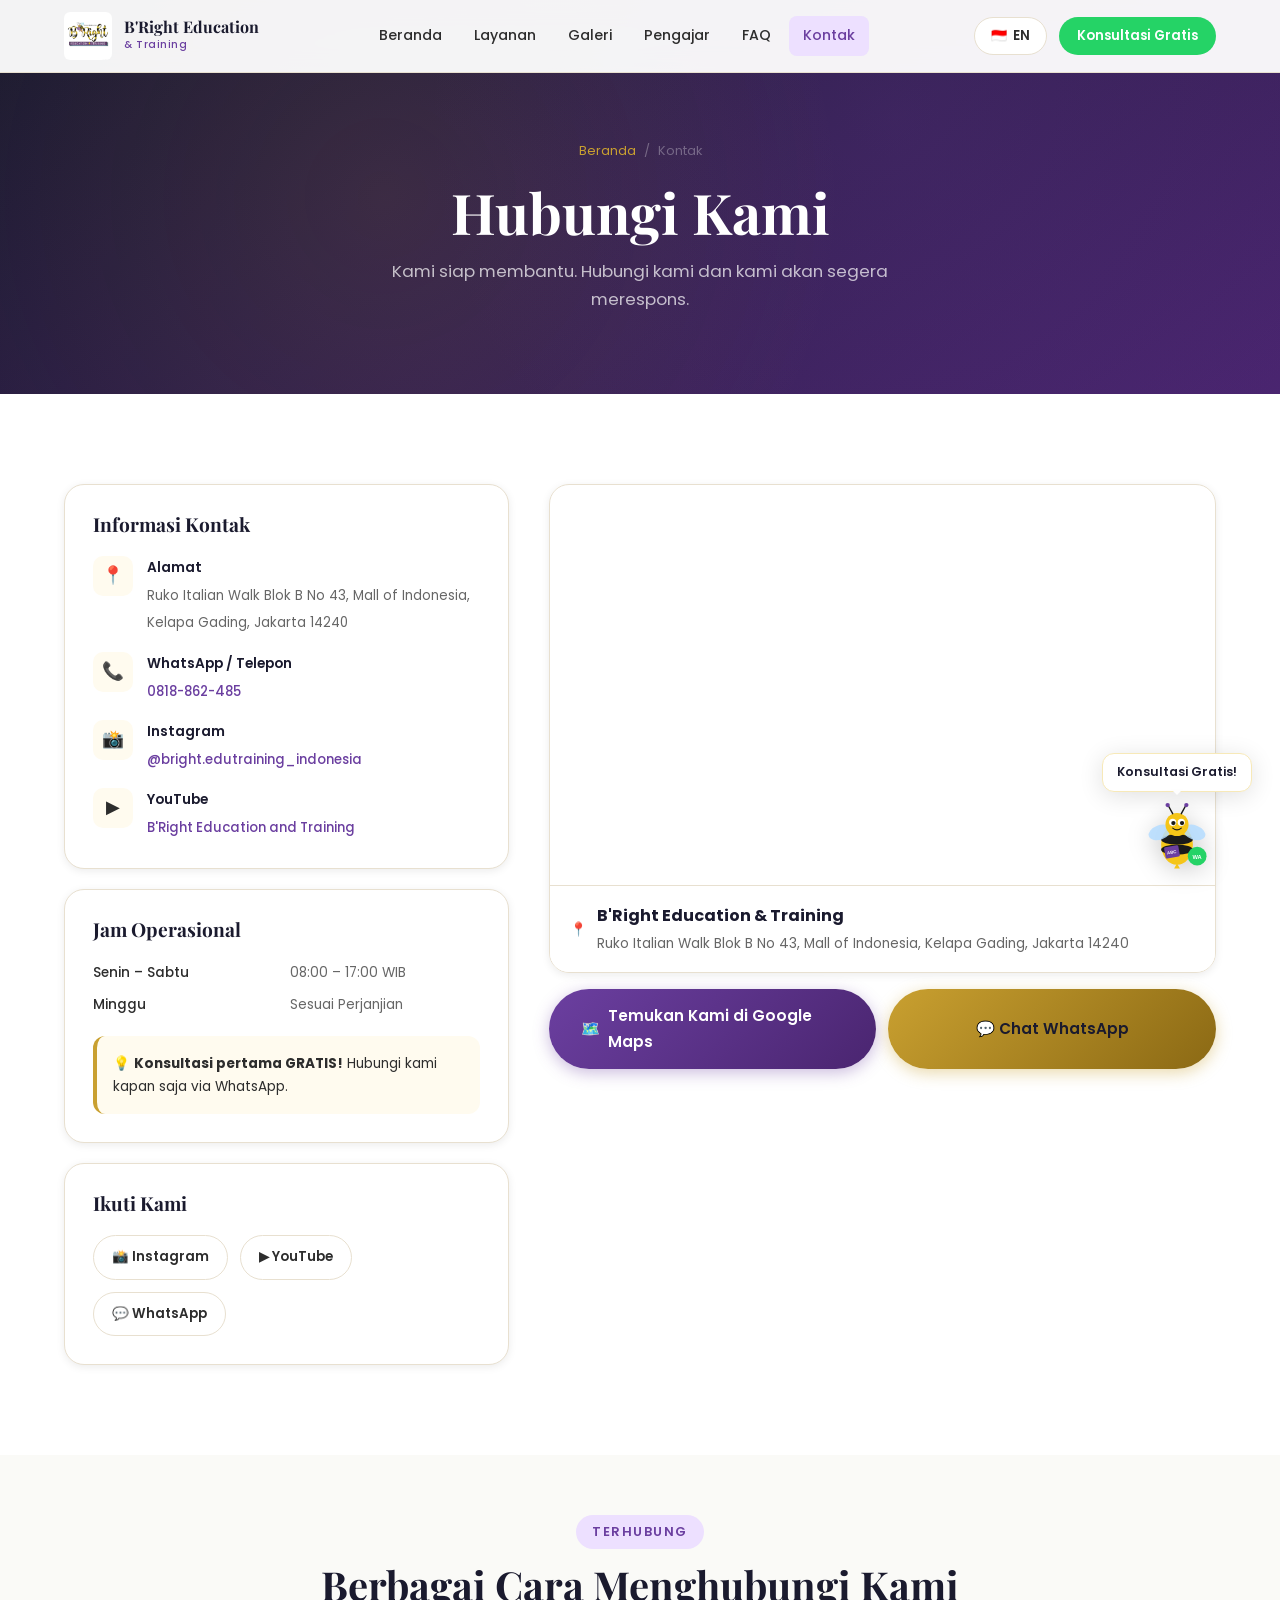
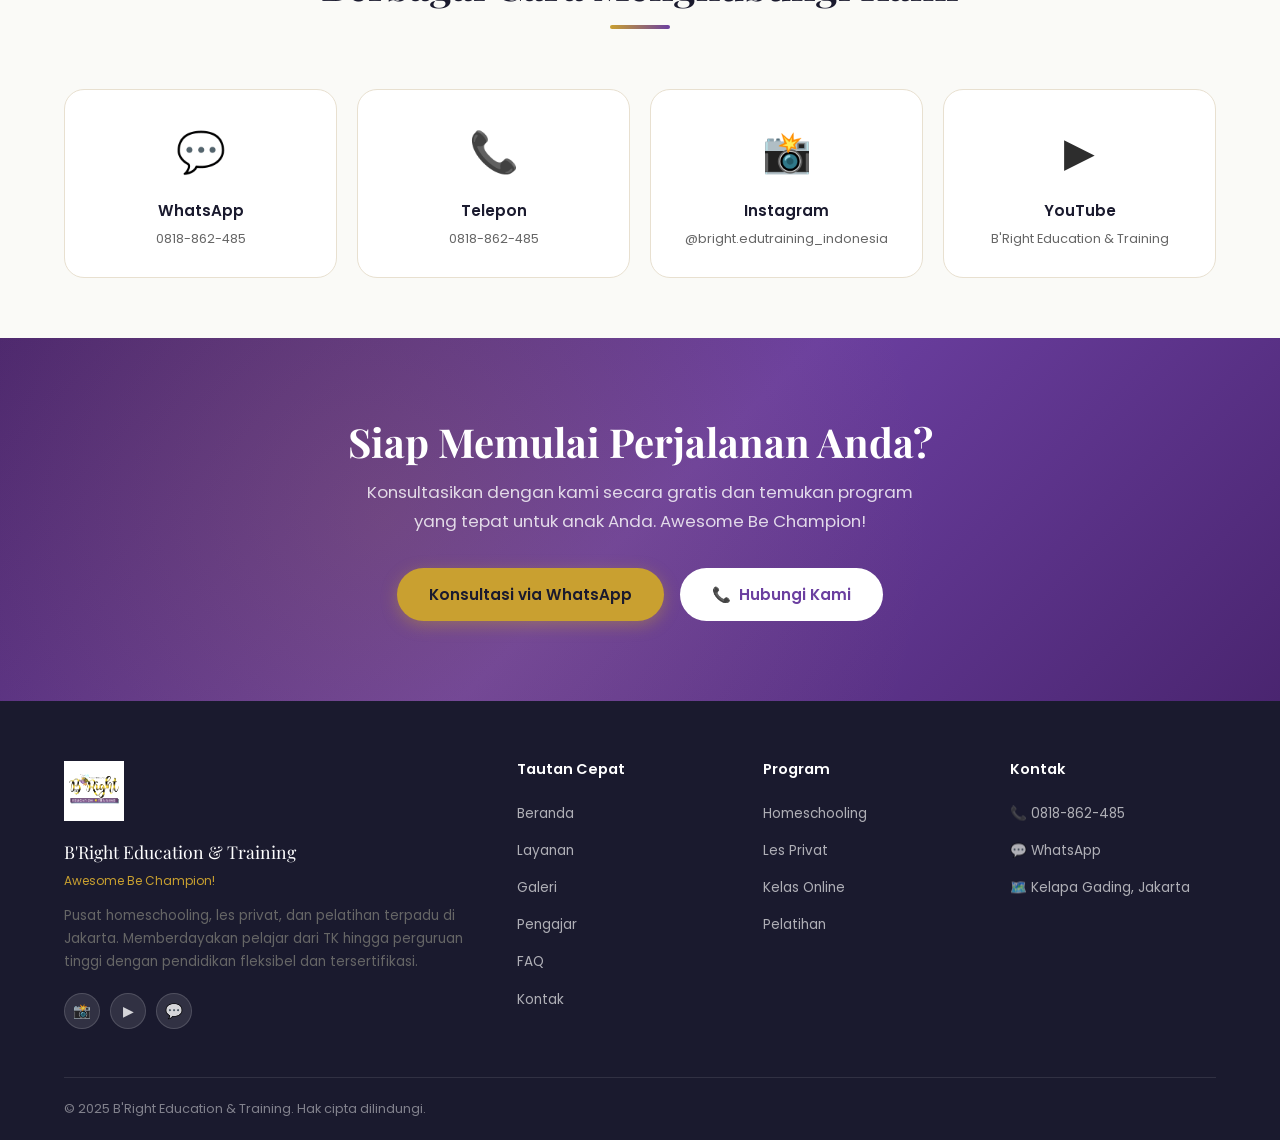
==== commit 2655a9a9: "update website" ====
--- a/contact.html
+++ b/contact.html
@@ -5,8 +5,8 @@
   <meta name="viewport" content="width=device-width, initial-scale=1.0" />
   <title>Kontak – B'Right Education & Training</title>
   <meta name="description" content="Hubungi B'Right Education & Training Jakarta. WhatsApp 0818-862-485. Ruko Italian Walk Blok B No 43, Mall of Indonesia, Kelapa Gading." />
-  <link rel="icon" type="image/svg+xml" href="/favicon.svg" />
-  <link rel="stylesheet" href="/style.css" />
+  <link rel="icon" type="image/svg+xml" href="favicon.svg" />
+  <link rel="stylesheet" href="style.css" />
   <style>
     .hours-grid {
       display: grid; grid-template-columns: 1fr 1fr; gap: 8px;
@@ -44,7 +44,7 @@
   <div class="container">
     <div class="nav-inner">
       <a href="index.html" class="nav-logo">
-        <img src="/logo.jpg" alt="B'Right Education Logo" />
+        <img src="images/brightedu.jpg" alt="B'Right Education Logo" />
         <div class="nav-logo-text">
           <span class="nav-logo-title">B'Right Education</span>
           <span class="nav-logo-sub">& Training</span>
@@ -229,7 +229,7 @@
   <div class="container">
     <div class="footer-grid">
       <div class="footer-brand">
-        <img src="/logo.jpg" alt="B'Right Education & Training" />
+        <img src="images/brightedu.jpg" alt="B'Right Education & Training" />
         <div class="footer-brand-name">B'Right Education & Training</div>
         <div class="footer-brand-sub">Awesome Be Champion!</div>
         <p data-t="footer_desc">Pusat homeschooling, les privat, dan pelatihan terpadu di Jakarta.</p>
@@ -299,6 +299,6 @@
     </svg>
   </div>
 </div>
-<script src="/script.js"></script>
+<script src="script.js"></script>
 </body>
 </html>
